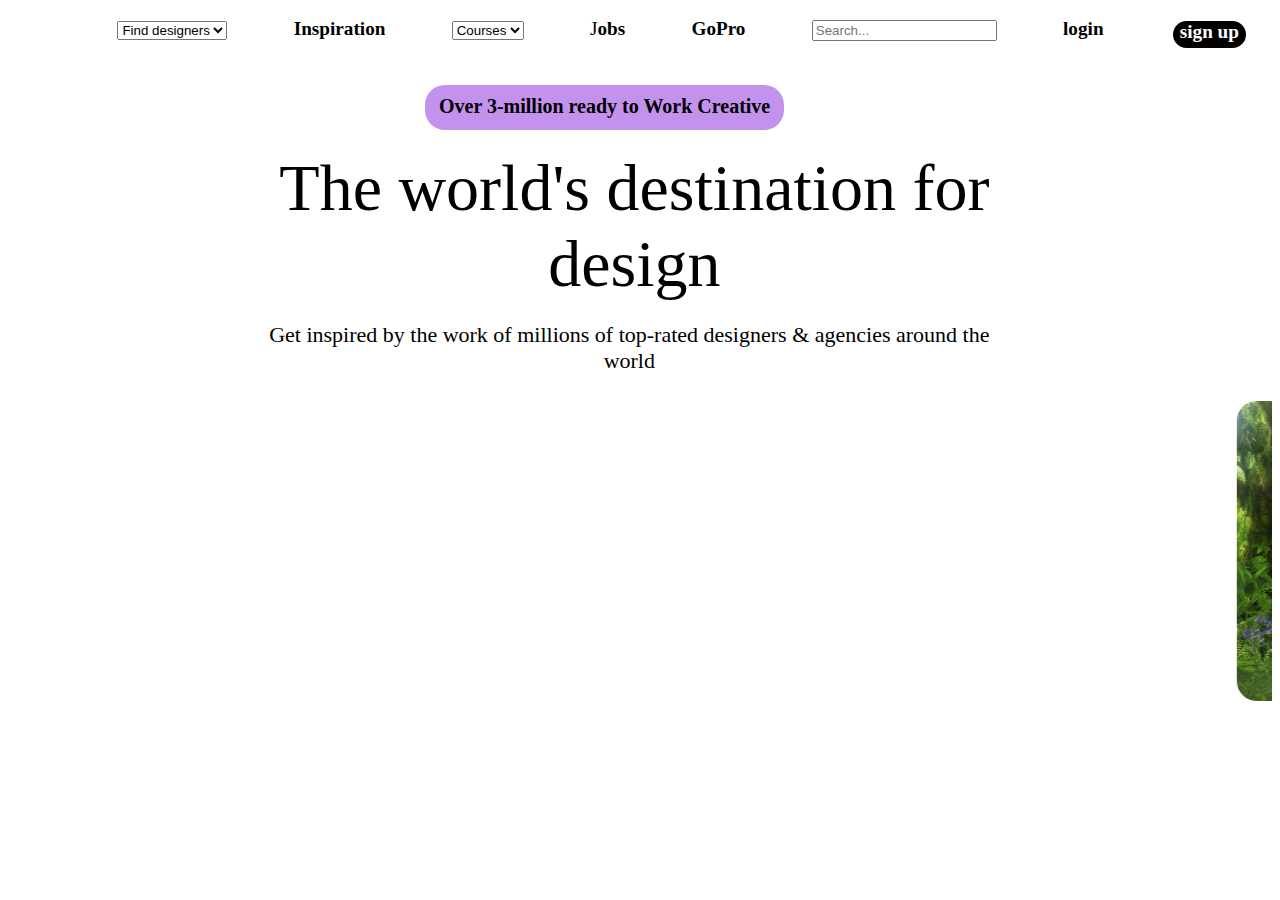
==== index.html @ b5df260b "Dribble second" ====
<!DOCTYPE html>
<html lang="en">
<head>
    <meta charset="UTF-8">
    <meta name="viewport" content="width=device-width, initial-scale=1.0">
    <title>Document</title>
    <link rel="stylesheet" href="./Dribble.css">
    <link rel="stylesheet" href="https://cdnjs.cloudflare.com/ajax/libs/font-awesome/6.5.2/css/all.min.css" integrity="sha512-SnH5WK+bZxgPHs44uWIX+LLJAJ9/2PkPKZ5QiAj6Ta86w+fsb2TkcmfRyVX3pBnMFcV7oQPJkl9QevSCWr3W6A==" crossorigin="anonymous" referrerpolicy="no-referrer" />
</head>
<body>
    <div class="nav">
        <div class="p">
            <div class="ch ch1"><i class="fa-solid fa-basketball fa-2x"></i></div>
            <div class="ch ch2"><select ><option value=""><b>Find designers</b></option></select></div>
            <div class="ch ch3"><b>Inspiration</b></div>
            <div class="ch ch4"><select name="" id=""><option value=""><b>Courses</b></option></select></div>
            <div class="ch ch5">J<b>obs</b></div>
            <div class="ch ch6"><b>GoPro</b></div>
            <div class="ch ch7"><input type="text" placeholder="Search..."></div>
            <div class="ch ch8"><b>login</b></div>
            <div class="ch ch9"><b>sign up</b></div>
        </div>
        
        
    </div>

    <div class="Blck">Over 3-million ready to Work Creative</div>

    <div class="BLck2">The world's destination for design</div>

    <div class="blck3">Get inspired by the work of millions of top-rated designers & agencies around the world</div>

    <marquee behavior="" direction=""><div class="row"><div class="col col1"><img src="./ImgForDribble/32a8b1886c3bb0a4ad02759e1928.webp" alt=""></div>
    <div class="col col2"><img src="./ImgForDribble/3304272a5843f547b496139d5278.webp" alt=""></div>
    <div class="col col3"><img src="./ImgForDribble/41f64313ef13ec75f7903ac9a63a.webp" alt=""></div>
    <div class="col col4"><img src="./ImgForDribble/47d9d0f22620ecbdff177771d6b9.webp" alt=""></div>
    <div class="col col5"><img src="./ImgForDribble/50bab8b36a69f6b847fcba240e92.webp" alt=""></div>
    <div class="col col6"><img src="./ImgForDribble/71ff6df963ea8c1b5bfbab943110.webp" alt=""></div>
    <div class="col col7"><img src="./ImgForDribble/741548dfa6d27ebcba051e571a23.webp" alt=""></div>
    <div class="col col8"><img src="./ImgForDribble/787d6c20bea7eb3981e2fa8ef735.webp" alt=""></div>
    <div class="col col9"><img src="./ImgForDribble/9d958e0acbb97b55bc87a6d62132.webp" alt=""></div>
    <div class="col col10"><img src="./ImgForDribble/aa345b1e4f8cf218a04c7aae2c83.webp" alt=""></div>
    <div class="col col11"><img src="./ImgForDribble/ab479499dcc5bf90740e41a27de6.webp" alt=""></div>
    <div class="col col12"><img src="./ImgForDribble/af960c90d13d3e46a92d99fedaba.webp" alt=""></div>
    <div class="col col13"><img src="./ImgForDribble/c9965d5f16f723f917ea4db33329.webp" alt=""></div>
    <div class="col col14"></div><img src="./ImgForDribble/e5b72be0d782079d09667bd0506e.webp" alt=""></div></marquee>

    
</body>
</html>
---- Dribble.css ----
.p{
    padding-top: 10px;
    margin-left: 10px;
    margin-right: 10px;
    width: 100%;
    height: 67px;
    display: flex;
    justify-content: space-around;
    font-size: larger;
    
    
   
}

.ch8{
    
    border: none;
}
.ch9{
    background-color: black;
    color: white;
    border: solid;
    border-radius: 17px;
    height: 27px;
    width: 73px;
    text-align: center;
}

.Blck{
    flex-wrap: wrap;
    width: 359px;
    height: 35px;
    padding-top: 10px;
    text-align: center;
    border-radius: 20px;
    font-weight: bolder;
    font-size: 20px;
    background-color: rgb(194, 146, 238);
    margin-left: 33%;
    margin-right: 33%;
    
}
.Blck:hover{
    opacity: .9;
}
.BLck2{
    font-size: 66px;
    text-wrap: wrap;
    margin-left: 21%;
    margin-right: 21%;
    margin-top: 20px;
    text-align: center;
    width: 722px;
}
.blck3{
    flex-wrap: wrap;
    font-size: 22px;
    text-align: center;
    width: 737px;
    margin-left: 20%;
    margin-right: 20%;
    margin-top: 20px;
}

.row{
    margin-top: 27px;
    height: 300px;
    display: flex;
    width: 100%;
}
.col{
    height: 100%;
    width: 100%;
    justify-content: space-between;
    margin-left: 13px;

           
}
img{
    height: 100%;
    width: 260px;
    background-size: cover;
    background-repeat: no-repeat;
    border-radius: 20px;
}
.col1{
    
    background-size: cover;
    background-repeat: no-repeat;
    
}
.col2{
    background-size: cover;
    background-repeat: no-repeat;
    
}
.col3{
    
    background-size: cover;
    background-repeat: no-repeat;
    
}
.col4{
    background-size: cover;
    background-repeat: no-repeat;
    
}
.col5{
    
    background-size: cover;
    background-repeat: no-repeat;

}
.col6{
    background-size: cover;
    background-repeat: no-repeat;
}
.col7{
    background-size: cover;
    background-repeat: no-repeat;
}
.col8{
    background-size: cover;
    background-repeat: no-repeat;
}
.col9{
    background-size: cover;
    background-repeat: no-repeat;
}
.col10{
    background-size: cover;
    background-repeat: no-repeat;
}
.col11{
    background-size: cover;
    background-repeat: no-repeat;
}
.col12{
    background-size: cover;
    background-repeat: no-repeat;
}
.col13{
    background-size: cover;
    background-repeat: no-repeat;
}
.col14{
    background-size: cover;
    background-repeat: no-repeat;
}
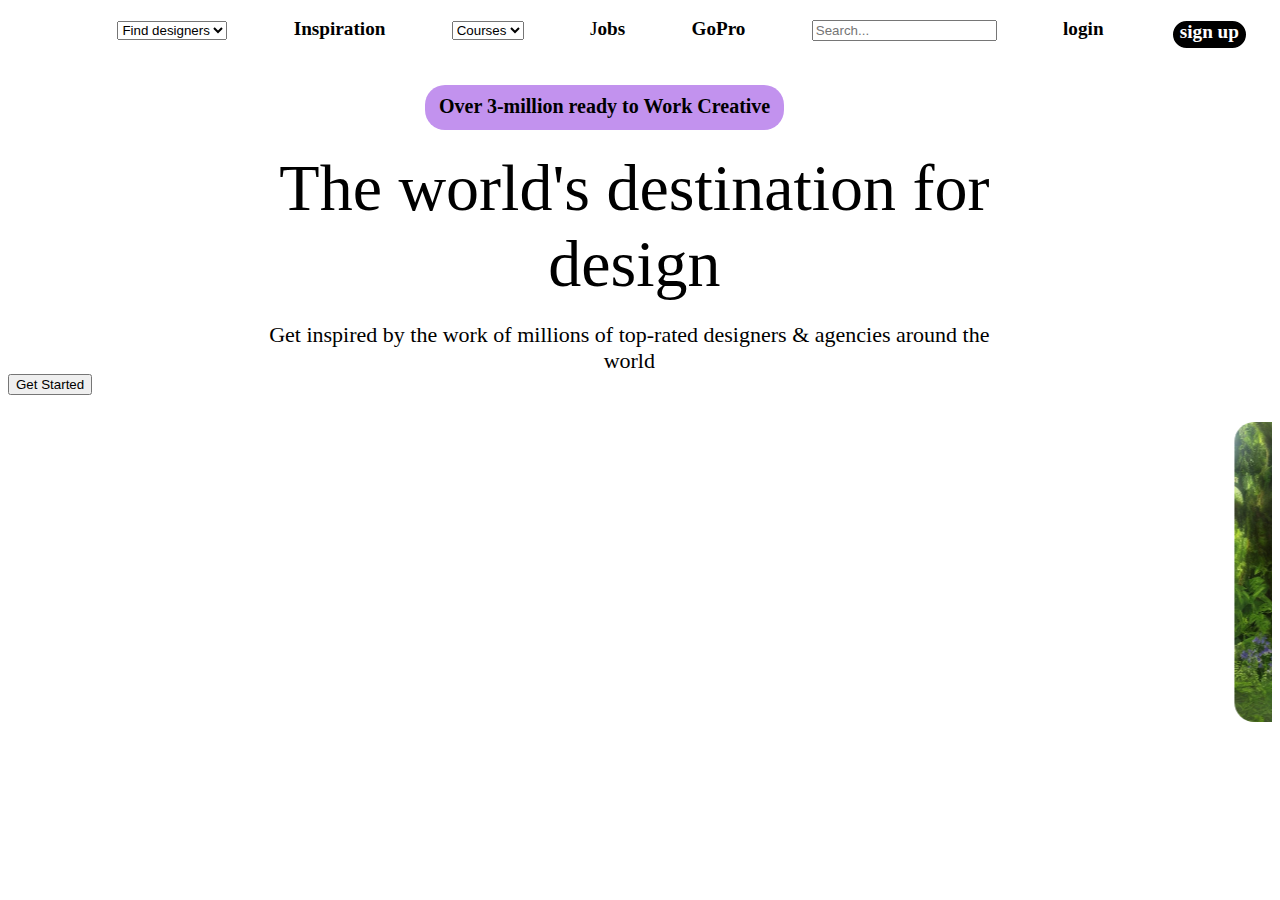
==== commit e5c8ac9d: "Third" ====
--- a/index.html
+++ b/index.html
@@ -30,6 +30,8 @@
 
     <div class="blck3">Get inspired by the work of millions of top-rated designers & agencies around the world</div>
 
+    <button>Get Started</button>
+
     <marquee behavior="" direction=""><div class="row"><div class="col col1"><img src="./ImgForDribble/32a8b1886c3bb0a4ad02759e1928.webp" alt=""></div>
     <div class="col col2"><img src="./ImgForDribble/3304272a5843f547b496139d5278.webp" alt=""></div>
     <div class="col col3"><img src="./ImgForDribble/41f64313ef13ec75f7903ac9a63a.webp" alt=""></div>
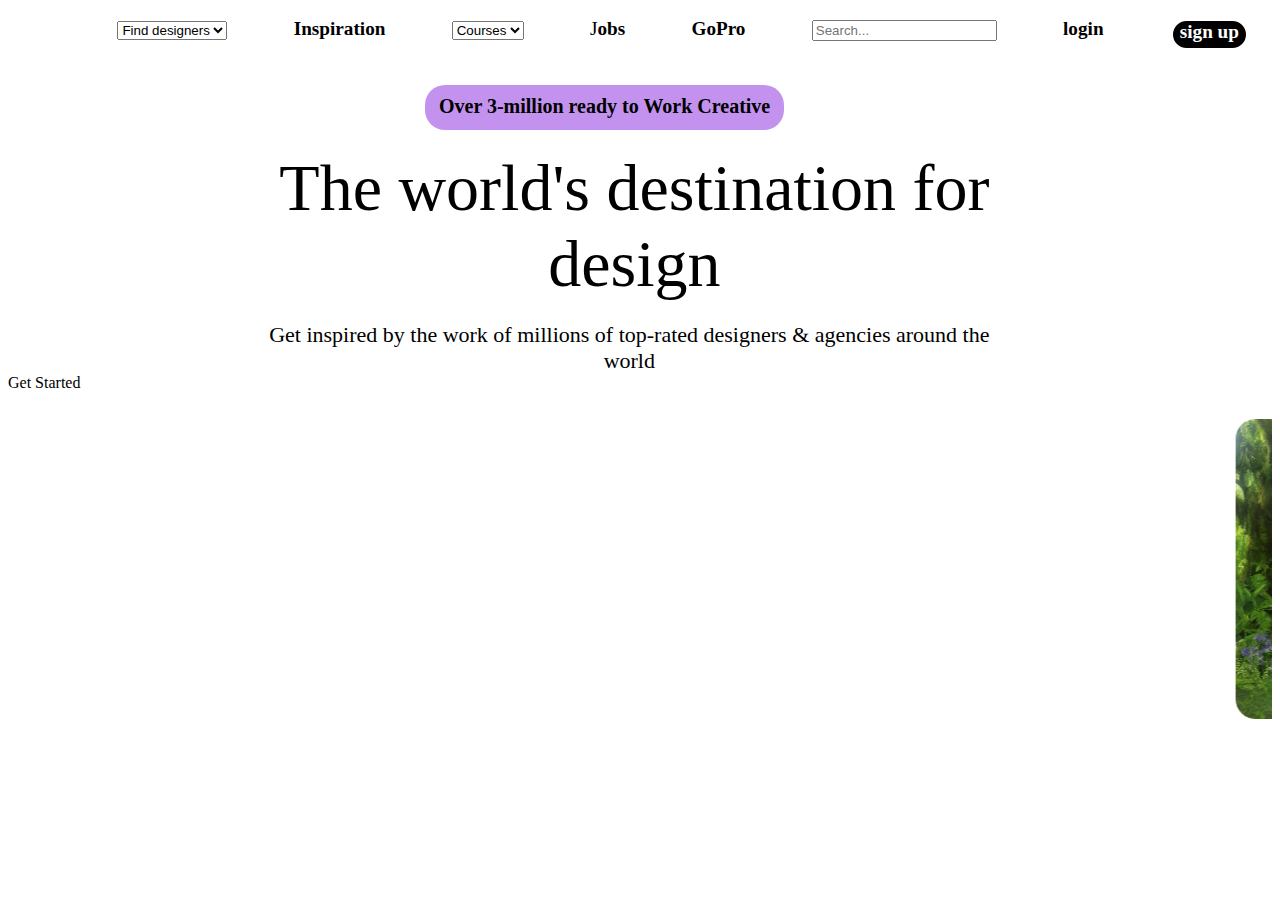
==== commit 6427a64d: "Fourth" ====
--- a/index.html
+++ b/index.html
@@ -30,7 +30,7 @@
 
     <div class="blck3">Get inspired by the work of millions of top-rated designers & agencies around the world</div>
 
-    <button>Get Started</button>
+    <div class="Button">Get Started</div>
 
     <marquee behavior="" direction=""><div class="row"><div class="col col1"><img src="./ImgForDribble/32a8b1886c3bb0a4ad02759e1928.webp" alt=""></div>
     <div class="col col2"><img src="./ImgForDribble/3304272a5843f547b496139d5278.webp" alt=""></div>
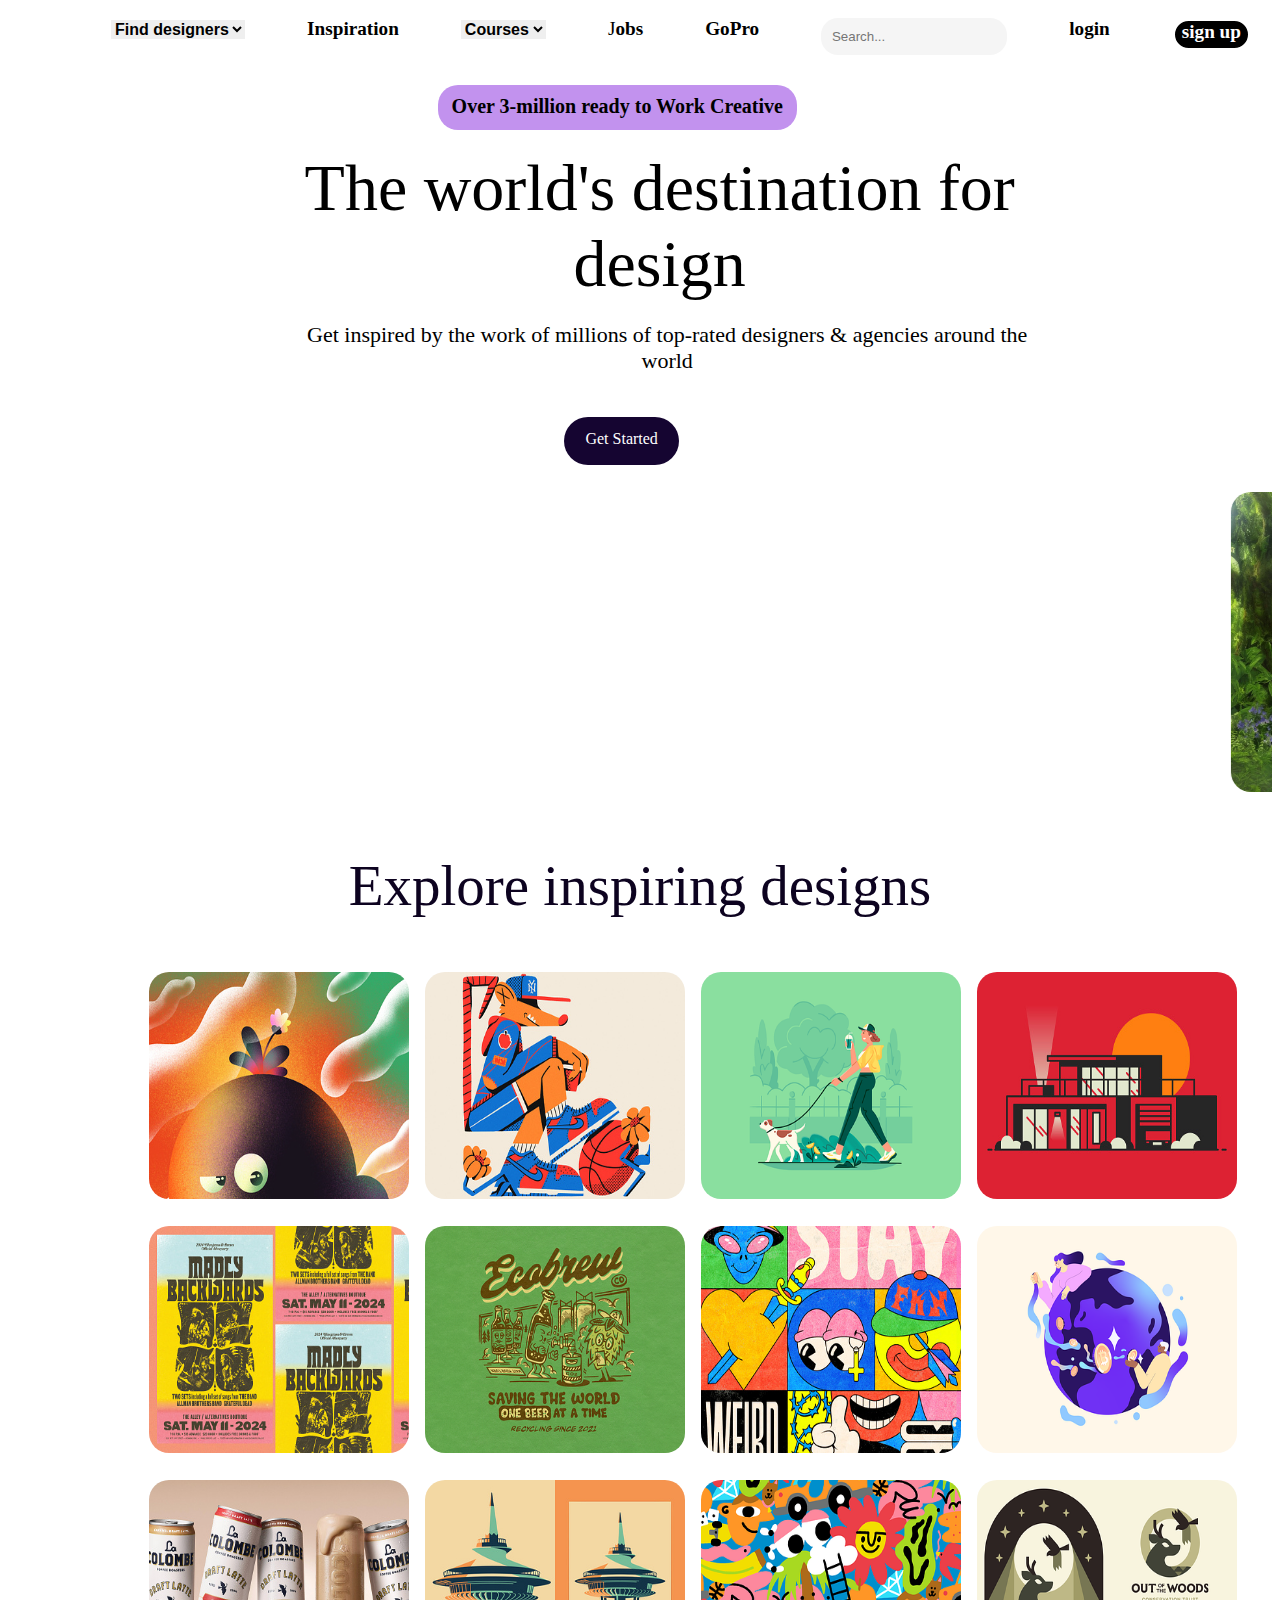
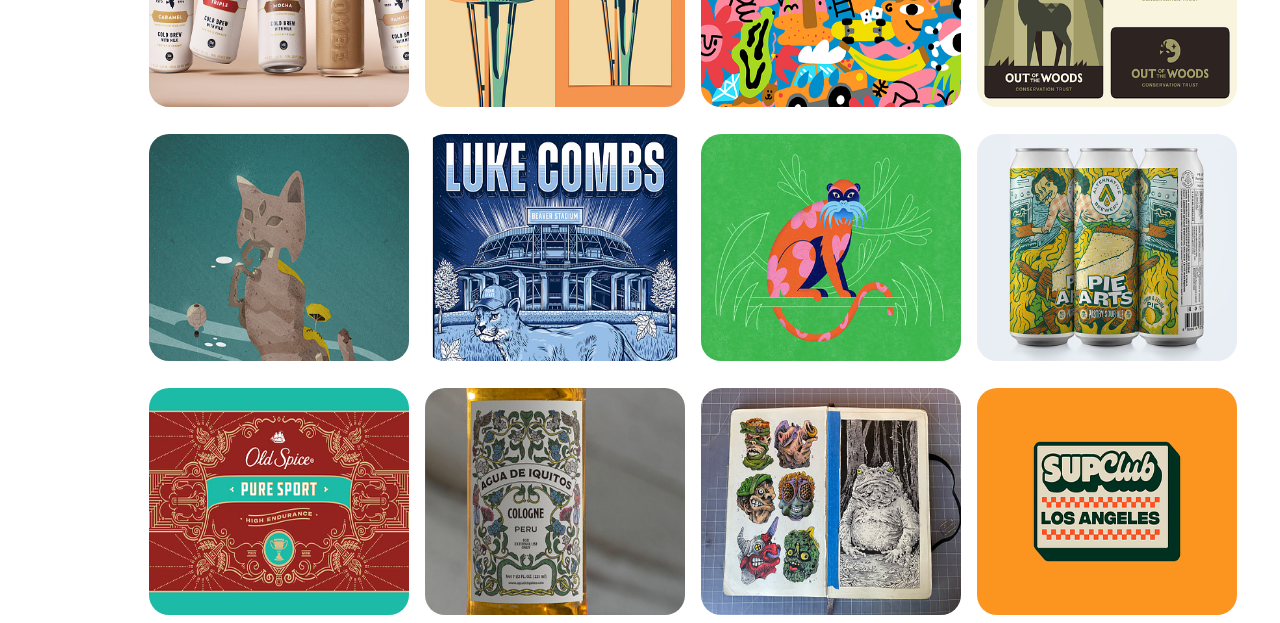
==== commit f1b5c2b9: "AlignmentsCorrected MoreBlocksAdded" ====
--- a/index.html
+++ b/index.html
@@ -3,7 +3,7 @@
 <head>
     <meta charset="UTF-8">
     <meta name="viewport" content="width=device-width, initial-scale=1.0">
-    <title>Document</title>
+    <title>Dribble- Clone</title>
     <link rel="stylesheet" href="./Dribble.css">
     <link rel="stylesheet" href="https://cdnjs.cloudflare.com/ajax/libs/font-awesome/6.5.2/css/all.min.css" integrity="sha512-SnH5WK+bZxgPHs44uWIX+LLJAJ9/2PkPKZ5QiAj6Ta86w+fsb2TkcmfRyVX3pBnMFcV7oQPJkl9QevSCWr3W6A==" crossorigin="anonymous" referrerpolicy="no-referrer" />
 </head>
@@ -11,12 +11,12 @@
     <div class="nav">
         <div class="p">
             <div class="ch ch1"><i class="fa-solid fa-basketball fa-2x"></i></div>
-            <div class="ch ch2"><select ><option value=""><b>Find designers</b></option></select></div>
+            <div class="ch ch2"><select class="FindD"><option value=""><b>Find designers</b></option></select></div>
             <div class="ch ch3"><b>Inspiration</b></div>
-            <div class="ch ch4"><select name="" id=""><option value=""><b>Courses</b></option></select></div>
+            <div class="ch ch4"><select name="" id="Courses"><option value=""><b>Courses</b></option></select></div>
             <div class="ch ch5">J<b>obs</b></div>
             <div class="ch ch6"><b>GoPro</b></div>
-            <div class="ch ch7"><input type="text" placeholder="Search..."></div>
+            <div class="ch ch7"><input class="custom-search" type="text" placeholder=" Search..."></div>
             <div class="ch ch8"><b>login</b></div>
             <div class="ch ch9"><b>sign up</b></div>
         </div>
@@ -47,6 +47,31 @@
     <div class="col col13"><img src="./ImgForDribble/c9965d5f16f723f917ea4db33329.webp" alt=""></div>
     <div class="col col14"></div><img src="./ImgForDribble/e5b72be0d782079d09667bd0506e.webp" alt=""></div></marquee>
 
-    
+    <div class="blck4">Explore inspiring designs</div>
+
+
+    <div class="container">
+        <div class="comp comp1"><img src="./ImgComponents/original-087ebd43dc28b6e9ba5a929ef3dc5db6.jpg" alt=""></div>
+        <div class="comp comp2"><img src="./ImgComponents/original-0ec2f078aa4a12a93c170dd7d2883941.jpg" alt=""></div>
+        <div class="comp comp3"><img src="./ImgComponents/original-1079d3995755443bf5439fe55b3d83b0.png" alt=""></div>
+        <div class="comp comp4"><img src="./ImgComponents/original-1672a22f2cc3261bb832f77fb60cfcc9.jpg" alt=""></div>
+        <div class="comp comp5"><img src="./ImgComponents/original-1b41d0f34eddf1cc87e4df0d38b1d980.jpg" alt=""></div>
+        <div class="comp comp6"><img src="./ImgComponents/original-409c7a30059afbad8a729f7f1471049e.png" alt=""></div>
+        <div class="comp comp7"><img src="./ImgComponents/original-4647fcadb680f9c34c4d7515c87c85af.jpg" alt=""></div>
+        <div class="comp comp8"><img src="./ImgComponents/original-545af24e227e67dd81e41153613eebf9.png" alt=""></div>
+        <div class="comp comp9"><img src="./ImgComponents/original-545a2a0eadbec0385c7915c4b5895bf8.jpg" alt=""></div>
+        <div class="comp comp10"><img src="./ImgComponents/original-5f792a3da24f0ba86ec49d0cb0cb35ae.jpg" alt=""></div>
+        <div class="comp comp11"><img src="./ImgComponents/original-667734548273c94c61486dc4a0b91903.png" alt=""></div>
+        <div class="comp comp12"><img src="./ImgComponents/original-6ba466c98db5e8479f5b06ed1d872c1c.png" alt=""></div>
+        <div class="comp comp13"><img src="./ImgComponents/original-75bb91e7abdbaa97395eead3e5321de2.png" alt=""></div>
+        <div class="comp comp14"><img src="./ImgComponents/original-8aa05c68c27879217e3e1104409bea2f.jpg" alt=""></div>
+        <div class="comp comp15"><img src="./ImgComponents/original-a000dd988fc05e069d457736b29bd33d.jpg" alt=""></div>
+        <div class="comp comp16"><img src="./ImgComponents/original-a2702381188ec3d2d0cbb99fec80205d.jpg" alt=""></div>
+        <div class="comp comp17"><img src="./ImgComponents/original-a2824694e168a6a3793de80353de4cb4.jpg" alt=""></div>
+        <div class="comp comp18"><img src="./ImgComponents/original-d2dd45f0324eb7444966aca1fedbf995.jpg" alt=""></div>
+        <div class="comp comp19"><img src="./ImgComponents/original-dd94dee6e120a54ad9fa76734850076e.jpg" alt=""></div>
+        <div class="comp comp20"><img src="./ImgComponents/still-1501a9ca80ac851d3fc2b84191d4e3d1.png" alt=""></div>
+        
+    </div>
 </body>
 </html>--- a/Dribble.css
+++ b/Dribble.css
@@ -11,6 +11,28 @@
     
    
 }
+.FindD{
+    border: none;
+    font-weight: 600;
+    font-size: medium;
+    
+}
+#Courses{
+    border: none;
+    font-weight: 600;
+    font-size: medium;
+}
+.custom-search{
+    border: whitesmoke;
+    border-radius: 17px;
+    height: 35px;
+    background-color: whitesmoke;
+    padding-left: 7px;
+    margin-bottom:10px ;
+    
+}
+
+
 
 .ch8{
     
@@ -36,7 +58,7 @@
     font-weight: bolder;
     font-size: 20px;
     background-color: rgb(194, 146, 238);
-    margin-left: 33%;
+    margin-left: 34%;
     margin-right: 33%;
     
 }
@@ -46,8 +68,8 @@
 .BLck2{
     font-size: 66px;
     text-wrap: wrap;
-    margin-left: 21%;
-    margin-right: 21%;
+    margin-left: 23%;
+    margin-right: 30%;
     margin-top: 20px;
     text-align: center;
     width: 722px;
@@ -57,9 +79,16 @@
     font-size: 22px;
     text-align: center;
     width: 737px;
-    margin-left: 20%;
+    margin-left: 23%;
     margin-right: 20%;
     margin-top: 20px;
+}
+.blck4{
+    margin-top: 57px;
+    margin-bottom: 27px;
+    font-size: 57px;
+    text-align: center;
+    color: rgb(13, 3, 32);
 }
 
 .row{
@@ -146,4 +175,32 @@
 .col14{
     background-size: cover;
     background-repeat: no-repeat;
+}
+
+.Button{
+    margin-top: 43px;
+    margin-left: 44%;
+    color: white;
+    padding-top: 13px;
+    align-items: center;
+    height: 35px;
+    width: 115px;
+    text-align: center;
+    background-color: rgb(21, 5, 49);
+    border-radius: 27px;
+}
+.container{
+    display: flex;
+    
+    flex-wrap: wrap;
+    margin-inline-start: 133px;
+    
+    
+}
+.comp{
+    width: 23%;
+    height: 227px;
+    margin-inline:8px ;
+    margin-top: 27px;
+    align-items: center;
 }